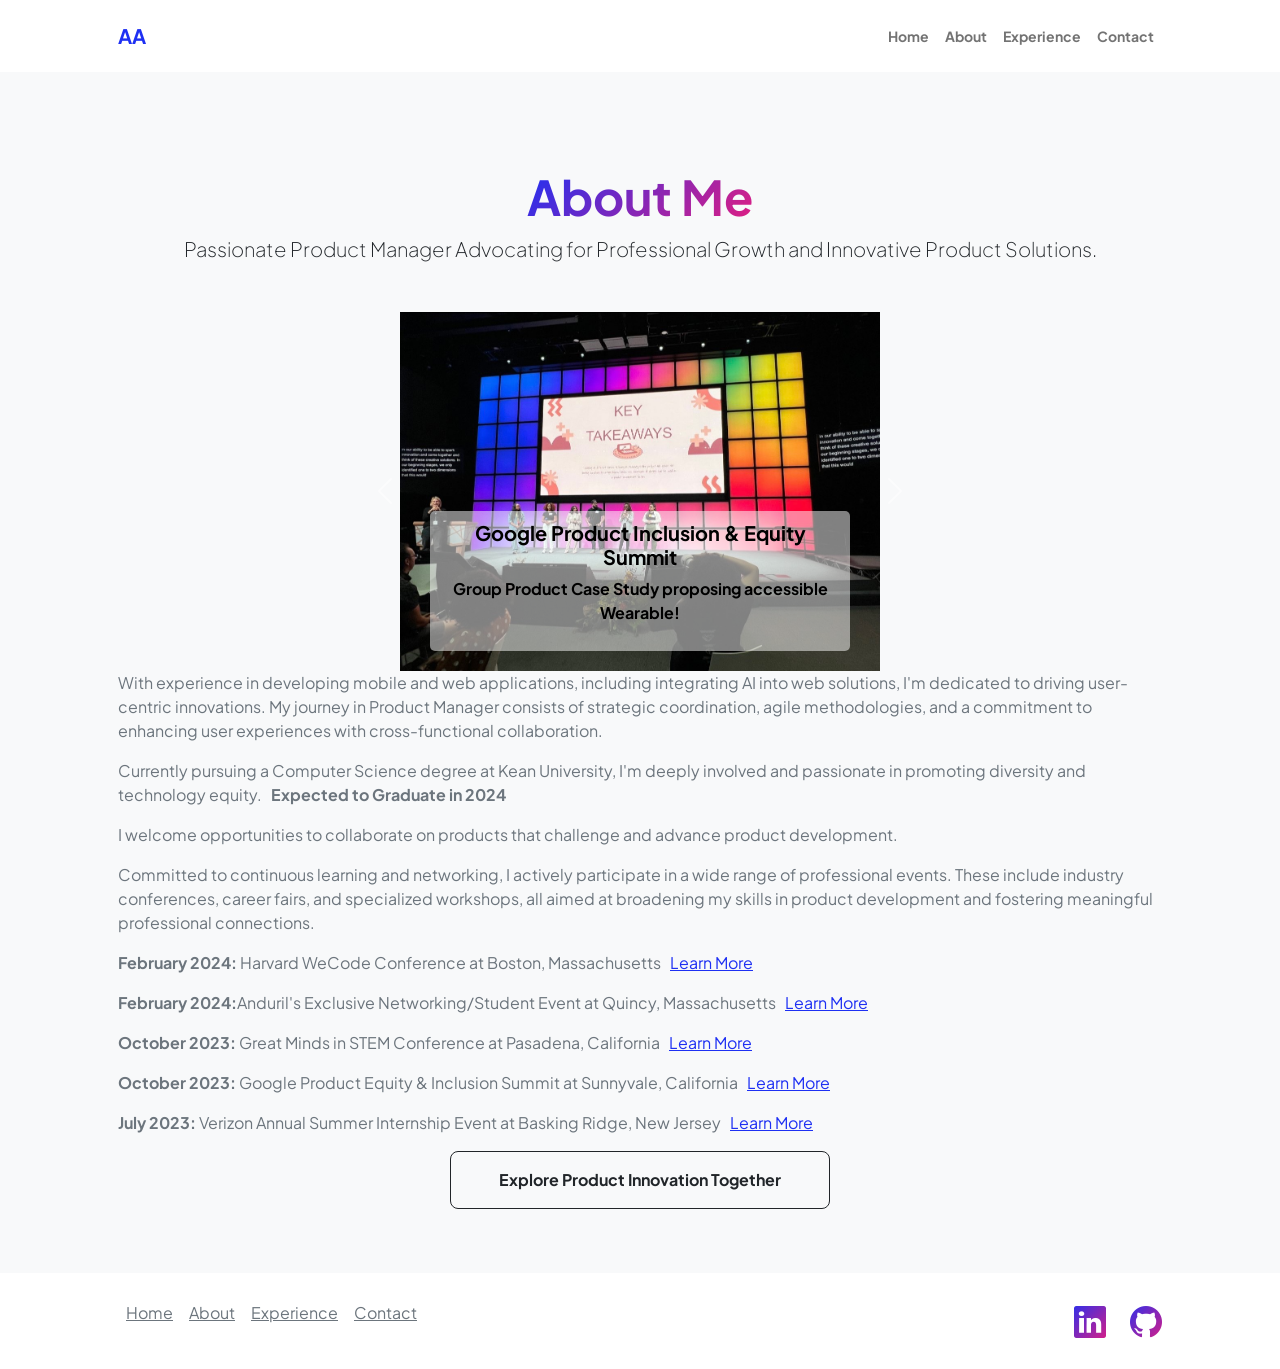
==== about-me.html @ a811d86b "first commit" ====
<!DOCTYPE html>
<html lang="en">
    <head>
        <meta charset="utf-8" />
        <meta name="viewport" content="width=device-width, initial-scale=1, shrink-to-fit=no" />
        <meta name="description" content="" />
        <meta name="author" content="" />
        <title>Adriana Altamirano</title>
        <!-- Favicon-->
        <link rel="icon" type="image/x-icon" href="assets/favicon.ico" />
        <!-- Custom Google font-->
        <link rel="preconnect" href="https://fonts.googleapis.com" />
        <link rel="preconnect" href="https://fonts.gstatic.com" crossorigin />
        <link href="https://fonts.googleapis.com/css2?family=Plus+Jakarta+Sans:wght@100;200;300;400;500;600;700;800;900&amp;display=swap" rel="stylesheet" />
        <!-- Bootstrap icons-->
        <link href="https://cdn.jsdelivr.net/npm/bootstrap-icons@1.8.1/font/bootstrap-icons.css" rel="stylesheet" />
        <!-- Core theme CSS (includes Bootstrap)-->
        <link href="css/styles.css" rel="stylesheet" />

        <style>
           .carousel-caption {
              color: #000; /* Changes the text color to black */
              text-shadow: none; /* Removes any text shadow */
              background-color: rgba(255, 255, 255, 0.5); /* Adds a white semi-transparent background */
              border-radius: 5px; /* Optional: adds rounded corners to the caption backgrounds */
              padding: 10px; /* Optional: adds some padding inside the captions */
            }

            .carousel-caption h5,
            .carousel-caption p {
                font-weight: bold; /* Makes the text bolder */
            }
          .clock {
                display: flex;
                justify-content: center;
                font-size: 20px;
                font-family: Arial, sans-serif;
                color: #017cff;
            }
        </style>
    </head>
    <body class="d-flex flex-column h-100 bg-light">
        <main class="flex-shrink-0">
            <!-- Navigation-->
            <nav class="navbar navbar-expand-lg navbar-light bg-white py-3">
                <div class="container px-5">

                    <a class="navbar-brand" href="index.html"><span class="fw-bolder text-primary">AA</span></a>
                    <button class="navbar-toggler" type="button" data-bs-toggle="collapse" data-bs-target="#navbarSupportedContent" aria-controls="navbarSupportedContent" aria-expanded="false" aria-label="Toggle navigation"><span class="navbar-toggler-icon"></span></button>
                    <div class="collapse navbar-collapse" id="navbarSupportedContent">
                        <ul class="navbar-nav ms-auto mb-2 mb-lg-0 small fw-bolder">
                          <li class="nav-item"><a class="nav-link" href="index.html">Home</a></li>
                          <li class="nav-item"><a class="nav-link" href="about-me.html">About</a></li>
                          <li class="nav-item"><a class="nav-link" href="experience.html">Experience</a></li>
                          <li class="nav-item"><a class="nav-link" href="contacts.html">Contact</a></li>
                        </ul>
                    </div>
                </div>
            </nav>
            <!-- About Section-->
            <section class="bg-light py-5">
                <div class="container px-5">
                    <div class="row gx-5 justify-content-center">
                        <div class="col-xxl-8">
                            <div class="text-center my-5">
                                <h2 class="display-5 fw-bolder"><span class="text-gradient d-inline">About Me</span></h2>
                                <p class="lead fw-light mb-4">Passionate Product Manager Advocating for Professional Growth and Innovative Product Solutions.</p>
                            <!--ADDING-->
                            </div>
                                
                                <!--CAROUSEL-->
                                <!--ADDING-->
                                <div class="d-flex justify-content-center">
                                <div id="carouselExampleCaptions" class="carousel slide justify-content-center" data-bs-ride="carousel" style="max-width: 600px;">
                                    <div class="carousel-inner">
                                      <div class="carousel-item active">
                                        <img src="./assets/IMG_2422.jpeg" class="d-block mx-auto img-fluid" style="max-width: 80%;" alt="...">
                                        <div class="carousel-caption d-none d-md-block">
                                          <h5>Google Product Inclusion & Equity Summit</h5>
                                          <p>Group Product Case Study proposing accessible Wearable!</p>
                                        </div>
                                      </div>
                                      <div class="carousel-item">
                                        <img src="./assets/IMG_2423.jpeg" class="d-block mx-auto img-fluid" style="max-width: 80%;" alt="...">
                                        <div class="carousel-caption d-none d-md-block">
                                          <h5>Google Product Inclusion & Equity Summit</h5>
                                          <p>First group of students to attend PI&E at Google's Headquarters!</p>
                                        </div>
                                      </div>
                                      <div class="carousel-item">
                                        <img src="./assets/IMG_6969.jpg" class="d-block mx-auto img-fluid" style="max-width: 80%;" alt="...">
                                        <div class="carousel-caption d-none d-md-block">
                                          <h5>Great Minds in STEM Conference</h5>
                                          <p>35th Annual GMiS Conference in Pasadena, California!</p>
                                        </div>
                                      </div>
                                      <div class="carousel-item">
                                        <img src="./assets/IMG_6133.jpeg" class="d-block mx-auto img-fluid" style="max-width: 80%;" alt="...">
                                        <div class="carousel-caption d-none d-md-block">
                                          <h5>Anduril's Exclusive Networking/Student Event</h5>
                                          <p>1st Campus Tour in Quincy,Massachusetts!</p>
                                        </div>
                                      </div>
                                      <div class="carousel-item">
                                        <img src="./assets/IMG_4268.jpg" class="d-block mx-auto img-fluid" style="max-width: 80%;" alt="...">
                                        <div class="carousel-caption d-none d-md-block">
                                          <h5>Harvard WeCode Conference</h5>
                                          <p>10th Annual Largest Student Led Tech Conference!</p>
                                        </div>
                                      </div>
                                    </div>
                                    <button class="carousel-control-prev" type="button" data-bs-target="#carouselExampleCaptions" data-bs-slide="prev">
                                      <span class="carousel-control-prev-icon" aria-hidden="true"></span>
                                      <span class="visually-hidden">Previous</span>
                                    </button>
                                    <button class="carousel-control-next" type="button" data-bs-target="#carouselExampleCaptions" data-bs-slide="next">
                                      <span class="carousel-control-next-icon" aria-hidden="true"></span>
                                      <span class="visually-hidden">Next</span>
                                    </button>
                                  </div>
                                  <!--END OF CAROUSEL-->
                                 </div>  
                              
                                <div class="text-content">
                                <!--<p class="text-muted">With a background in Product Management, I am passionate about driving user-centric solutions through dynamic digital product development. My experience includes strategic coordination, Agile methodologies, and cross-functional collaboration to optimize product development.</p>-->
                                <p class="text-muted">With experience in developing mobile and web applications, including integrating AI into web solutions, I'm dedicated to driving user-centric innovations. My journey in Product Manager consists of strategic coordination, agile methodologies, and a commitment to enhancing user experiences with cross-functional collaboration.</p>
                                <p class="text-muted">Currently pursuing a Computer Science degree at Kean University, I'm deeply involved and passionate in promoting diversity and technology equity. &nbsp; <strong>Expected to Graduate in 2024</strong> </p>
                                <p class="text-muted">I welcome opportunities to collaborate on products that challenge and advance product development.</p>
                                <p class="text-muted">Committed to continuous learning and networking, I actively participate in a wide range of professional events. These include industry conferences, career fairs, and specialized workshops, all aimed at broadening my skills in product development and fostering meaningful professional connections.</p>
                                <!--<p class="text-muted"><strong>October 2023:</strong> Google Product Equity & Inclusion Summit at Sunnyvale, California  &nbsp; <a href="https://www.linkedin.com/posts/adrianaalta_product-pie-inclusion-activity-7119913608628592640-DNnS?utm_source=share&utm_medium=member_desktop">Learn More</a> </p>-->
                                <!--<p class="text-muted"><strong>October 2023:</strong> Great Minds in STEM Conference at Pasadena, California &nbsp; <a href="https://www.linkedin.com/posts/adrianaalta_greatmindsinstem-gmis-conference-activity-7120081370453786624-4IIh?utm_source=share&utm_medium=member_desktop">Learn More</a> </p>-->
                                <!--<p class="text-muted"><strong>February 2024:</strong> Harvard WeCode Conference at Boston, Massachusetts &nbsp; <a href="https://www.linkedin.com/posts/adrianaalta_secured-spots-at-both-harvard-university-activity-7165760460011495424-wC_f?utm_source=share&utm_medium=member_desktop" id="learnButton">Learn More</a></p>-->
                                <p class="text-muted"><strong>February 2024:</strong> Harvard WeCode Conference at Boston, Massachusetts &nbsp; <a href="" id="learnButton">Learn More</a></p>
                                <p class="text-muted"><strong>February 2024:</strong>Anduril's Exclusive Networking/Student Event at Quincy, Massachusetts &nbsp; <a href="" id="learnButton1">Learn More</a></p>
                                <p class="text-muted"><strong>October 2023:</strong> Great Minds in STEM Conference at Pasadena, California &nbsp; <a href="" id="learnButton2">Learn More</a> </p>
                                <p class="text-muted"><strong>October 2023:</strong> Google Product Equity & Inclusion Summit at Sunnyvale, California  &nbsp; <a href="" id="learnButton3">Learn More</a> </p>
                                <p class="text-muted"><strong>July 2023:</strong> Verizon Annual Summer Internship Event at Basking Ridge, New Jersey  &nbsp; <a href="" id="learnButton4">Learn More</a> </p>

                                <!--<p class="text-muted">Lorem ipsum dolor sit amet, consectetur adipisicing elit. Fugit dolorum itaque qui unde quisquam consequatur autem. Eveniet quasi nobis aliquid cumque officiis sed rem iure ipsa! Praesentium ratione atque dolorem?</p>-->
                                </div>
                                <!--<div class="d-flex justify-content-center fs-2 gap-4">
                                    <a class="text-gradient" href="https://twitter.com/KeanUniversity?ref_src=twsrc%5Egoogle%7Ctwcamp%5Eserp%7Ctwgr%5Eauthor"><i class="bi bi-twitter"></i></a>
                                    <a class="text-gradient" href="https://www.linkedin.com/in/adrianaalta/"><i class="bi bi-linkedin"></i></a>
                                    <a class="text-gradient" href="https://github.com/adrianajaltam/adrianajaltam"><i class="bi bi-github"></i></a>
                                </div>-->
                            </div>
                        </div>
                    </div>
                </div>
                
                <!--Adding Keep in Touch Button so they can contact me-->
                <div class="d-grid gap-3 d-sm-flex justify-content-sm-center justify-content-xxl-start mb-3">
                  <!--<a class="btn btn-primary btn-lg px-5 py-3 me-sm-3 fs-6 fw-bolder"  href="./assets/_APMAdrianaAltamirano2024.pdf">Resume</a>-->
                  <a class="btn btn-outline-dark btn-lg px-5 py-3 fs-6 fw-bolder"  href="products.html">Explore Product Innovation Together</a>
                </div> 
            </section>
            <div id="liveClock" class="clock"></div>
        </main>
        <!-- Footer-->
        <footer class="bg-white py-4 mt-auto">
          <div class="container px-5">
              <div class="row align-items-center justify-content-between flex-column flex-sm-row">
                  <!--<div class="col-auto">
                      <div class="small m-0">Copyright &copy; Your Website 2023</div>
                  </div>-->
                  <div class="col-auto">
                      <ul class="list-unstyled d-flex">
                          <li><a href="index.html" class="text-muted mx-2">Home</a></li>
                          <li><a href="about-me.html" class="text-muted mx-2">About</a></li>
                          <li><a href="experience.html" class="text-muted mx-2">Experience</a></li>
                          <li><a href="contacts.html" class="text-muted mx-2">Contact</a></li>
                          <!-- Add any additional links here -->
                      </ul>
                  </div>
                  <div class="col-auto d-flex justify-content-center fs-2 gap-4">
                      <!--<a class="text-gradient" href="https://twitter.com/KeanUniversity?ref_src=twsrc%5Egoogle%7Ctwcamp%5Eserp%7Ctwgr%5Eauthor"><i class="bi bi-twitter"></i></a>-->
                      <a class="text-gradient" href="https://www.linkedin.com/in/adrianaalta/"><i class="bi bi-linkedin"></i></a>
                      <a class="text-gradient" href="https://github.com/adrianajaltam/adrianajaltam"><i class="bi bi-github"></i></a>
                      <!-- Social links -->
                  </div>
              </div>
          </div>
        </footer>
        <!-- Bootstrap core JS-->
        <script src="https://cdn.jsdelivr.net/npm/bootstrap@5.2.3/dist/js/bootstrap.bundle.min.js"></script>
        <!-- Core theme JS-->
        <script src="js/scripts.js"></script>
        <!--Script to open LinkedIn Learn More HyperLinks in new window-->
        <script>
          //Harvard WeCode Link
          document.getElementById('learnButton').addEventListener('click', function() {
              window.open('https://www.linkedin.com/posts/adrianaalta_secured-spots-at-both-harvard-university-activity-7165760460011495424-wC_f?utm_source=share&utm_medium=member_desktop', '_blank');
          });
          //Anduril  Link
          document.getElementById('learnButton1').addEventListener('click', function() {
              window.open('https://www.linkedin.com/posts/adrianaalta_secured-spots-at-both-harvard-university-activity-7165760460011495424-wC_f?utm_source=share&utm_medium=member_desktop', '_blank');
          });
          //GMiS Link
          document.getElementById('learnButton2').addEventListener('click', function() {
              window.open('https://www.linkedin.com/posts/adrianaalta_greatmindsinstem-gmis-conference-activity-7120081370453786624-4IIh?utm_source=share&utm_medium=member_desktop', '_blank');
          });
          //Google PI&E Link
          document.getElementById('learnButton3').addEventListener('click', function() {
              window.open('https://www.linkedin.com/posts/adrianaalta_product-pie-inclusion-activity-7119913608628592640-DNnS?utm_source=share&utm_medium=member_desktop', '_blank');
          });
          //Verizon Link
          document.getElementById('learnButton4').addEventListener('click', function() {
              window.open('https://www.linkedin.com/posts/adrianaalta_networklife-vteamer-vtern-activity-7085825041317154816-aPDk?utm_source=share&utm_medium=member_desktop', '_blank');
          });
      </script>


         <!--Live Clock Script-->
         <script>
          function showTime() {
              var date = new Date();
              var hours = date.getHours(); // 0 - 23
              var minutes = date.getMinutes(); // 0 - 59
              var seconds = date.getSeconds(); // 0 - 59
              var session = 'AM';

              if (hours == 0) {
                  hours = 12;
              }

              if (hours > 12) {
                  hours = hours - 12;
                  session = 'PM';
              }

              hours = (hours < 10) ? "0" + hours : hours;
              minutes = (minutes < 10) ? "0" + minutes : minutes;
              seconds = (seconds <10) ? "0" + seconds : seconds;

              var time = hours + ":" + minutes + ":" + seconds + " " + session;
              document.getElementById("liveClock").innerText = time;
              document.getElementById("liveClock").textContent = time;

              setTimeout(showTime, 1000);
          }
          //showTime();

      </script>
    </body>
</html>
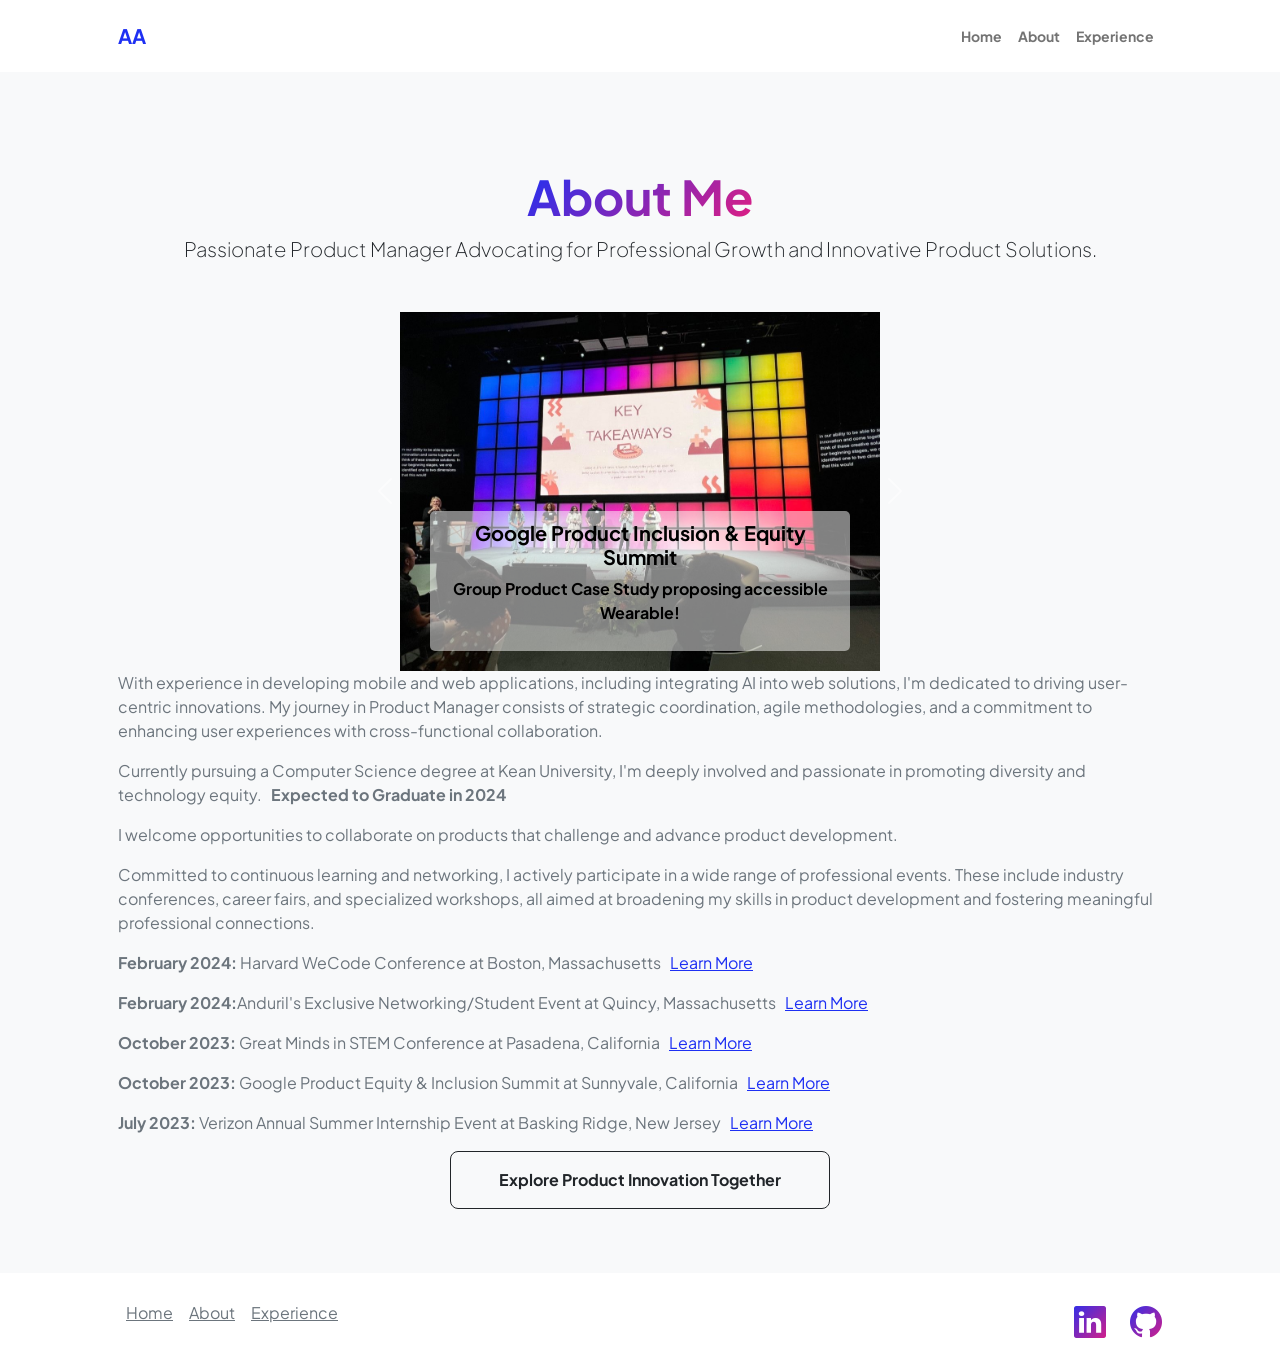
==== commit d1d9a3d4: "new mail function" ====
--- a/about-me.html
+++ b/about-me.html
@@ -52,7 +52,7 @@
                           <li class="nav-item"><a class="nav-link" href="index.html">Home</a></li>
                           <li class="nav-item"><a class="nav-link" href="about-me.html">About</a></li>
                           <li class="nav-item"><a class="nav-link" href="experience.html">Experience</a></li>
-                          <li class="nav-item"><a class="nav-link" href="contacts.html">Contact</a></li>
+                          <!--<li class="nav-item"><a class="nav-link" href="contacts.html">Contact</a></li>-->
                         </ul>
                     </div>
                 </div>
@@ -151,7 +151,8 @@
                 <!--Adding Keep in Touch Button so they can contact me-->
                 <div class="d-grid gap-3 d-sm-flex justify-content-sm-center justify-content-xxl-start mb-3">
                   <!--<a class="btn btn-primary btn-lg px-5 py-3 me-sm-3 fs-6 fw-bolder"  href="./assets/_APMAdrianaAltamirano2024.pdf">Resume</a>-->
-                  <a class="btn btn-outline-dark btn-lg px-5 py-3 fs-6 fw-bolder"  href="products.html">Explore Product Innovation Together</a>
+                  <!--<a class="btn btn-outline-dark btn-lg px-5 py-3 fs-6 fw-bolder"  href="products.html">Explore Product Innovation Together</a>-->
+                  <a class="btn btn-outline-dark btn-lg px-5 py-3 fs-6 fw-bolder"  href="mailto:adrianajaltam@gmail.com">Explore Product Innovation Together</a>
                 </div> 
             </section>
             <div id="liveClock" class="clock"></div>
@@ -168,7 +169,7 @@
                           <li><a href="index.html" class="text-muted mx-2">Home</a></li>
                           <li><a href="about-me.html" class="text-muted mx-2">About</a></li>
                           <li><a href="experience.html" class="text-muted mx-2">Experience</a></li>
-                          <li><a href="contacts.html" class="text-muted mx-2">Contact</a></li>
+                          <!--<li><a href="contacts.html" class="text-muted mx-2">Contact</a></li>-->
                           <!-- Add any additional links here -->
                       </ul>
                   </div>
